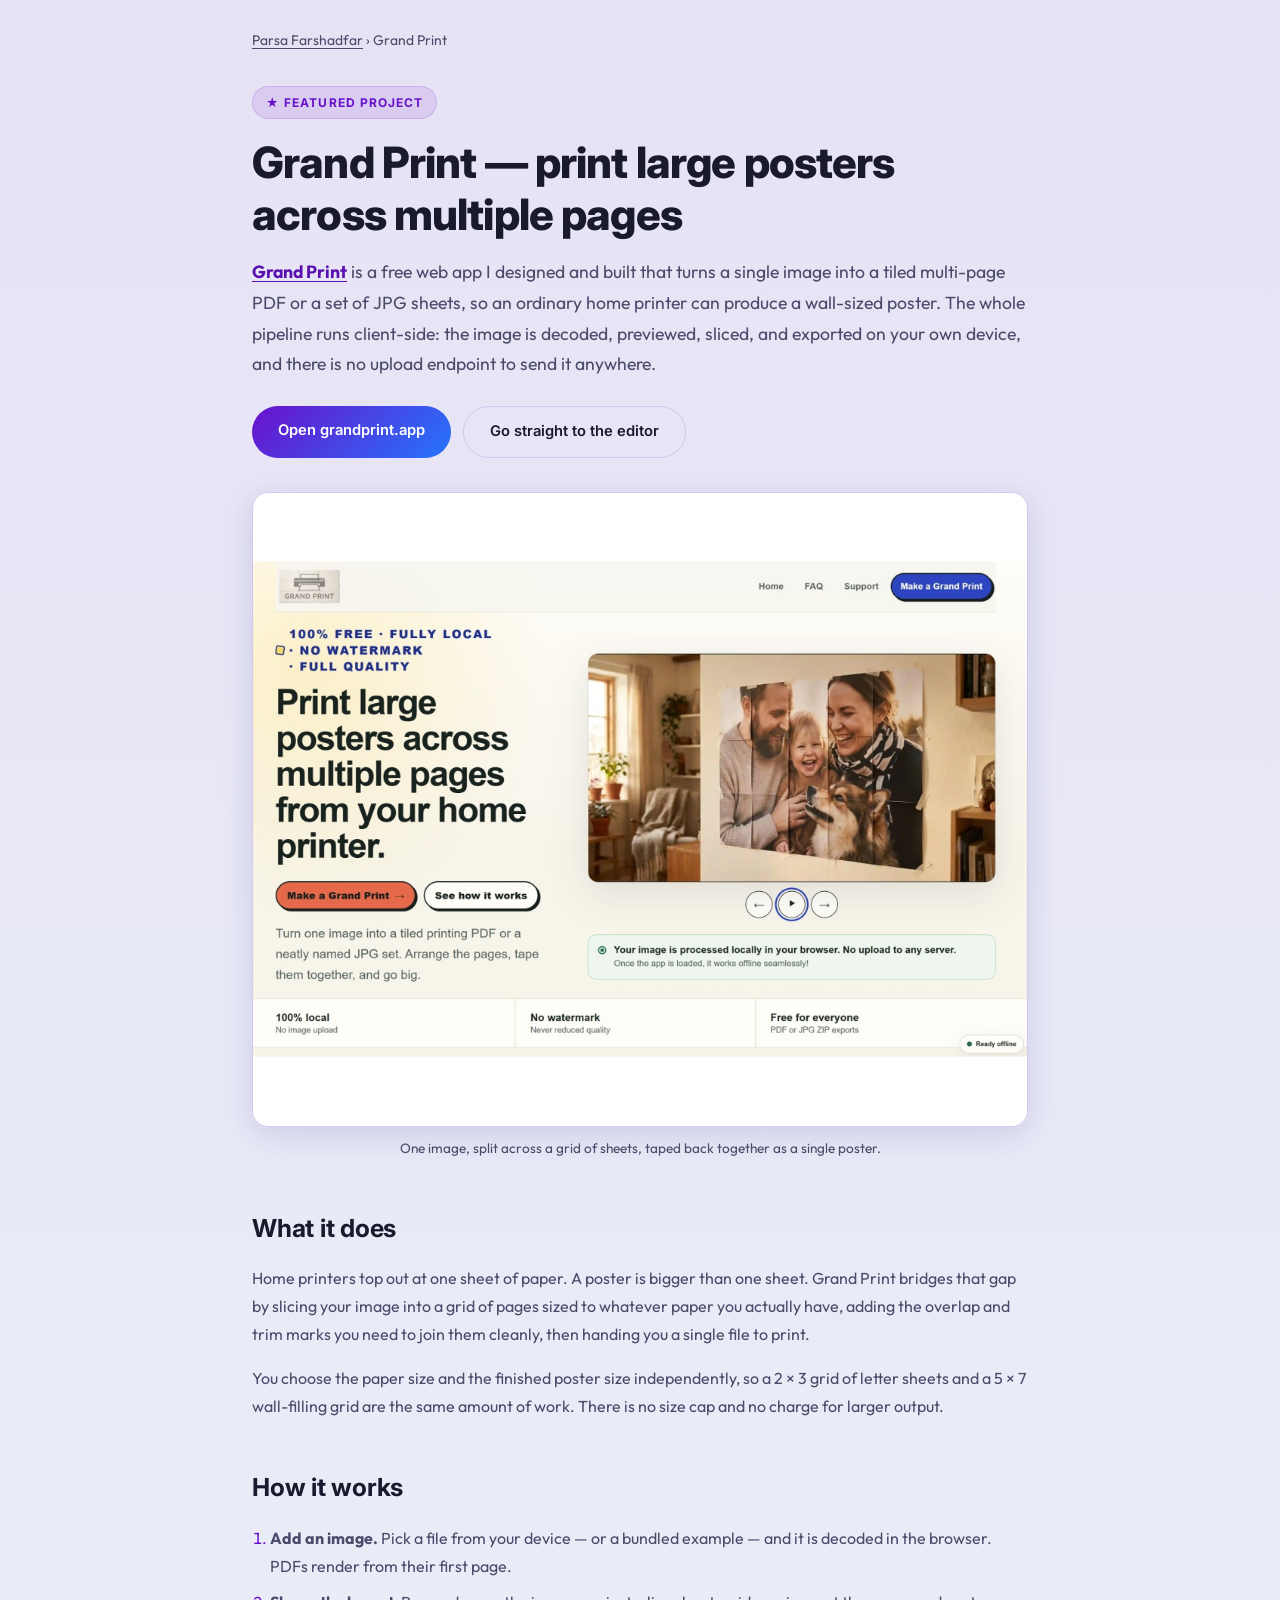
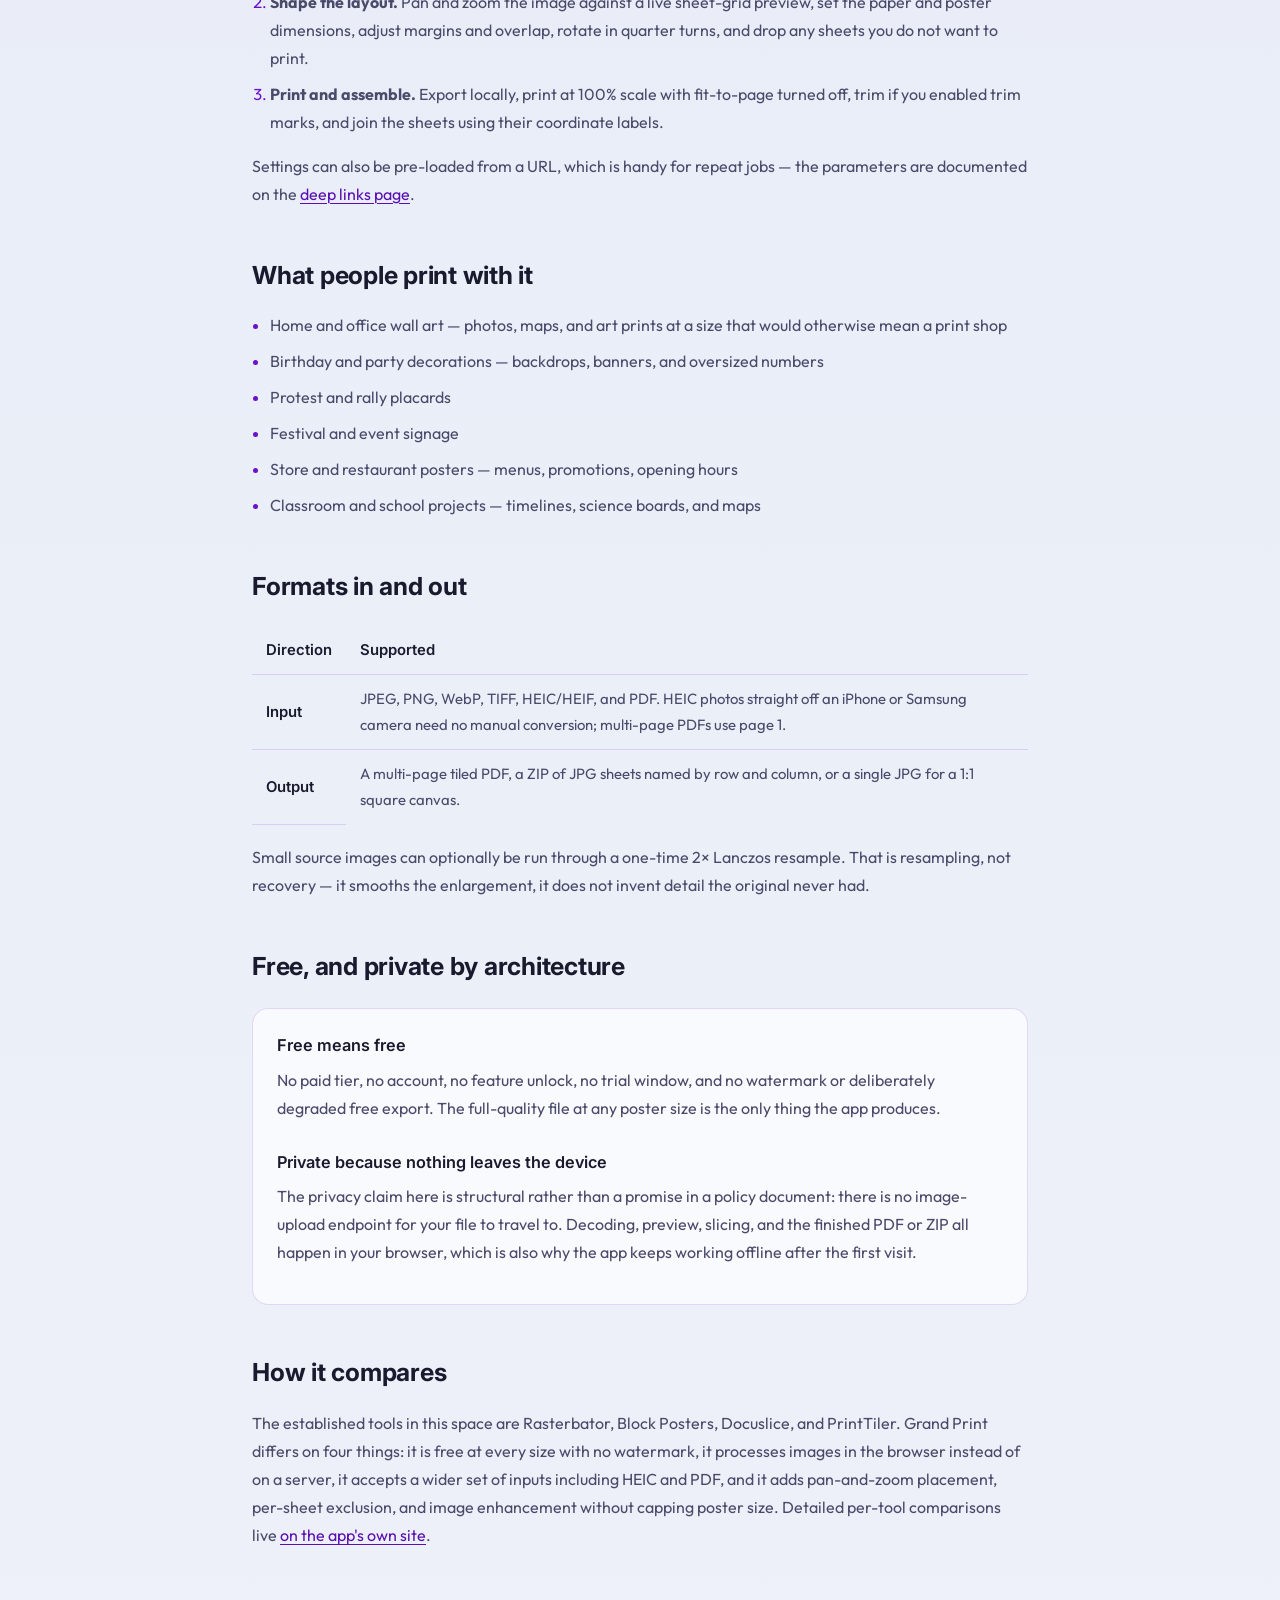
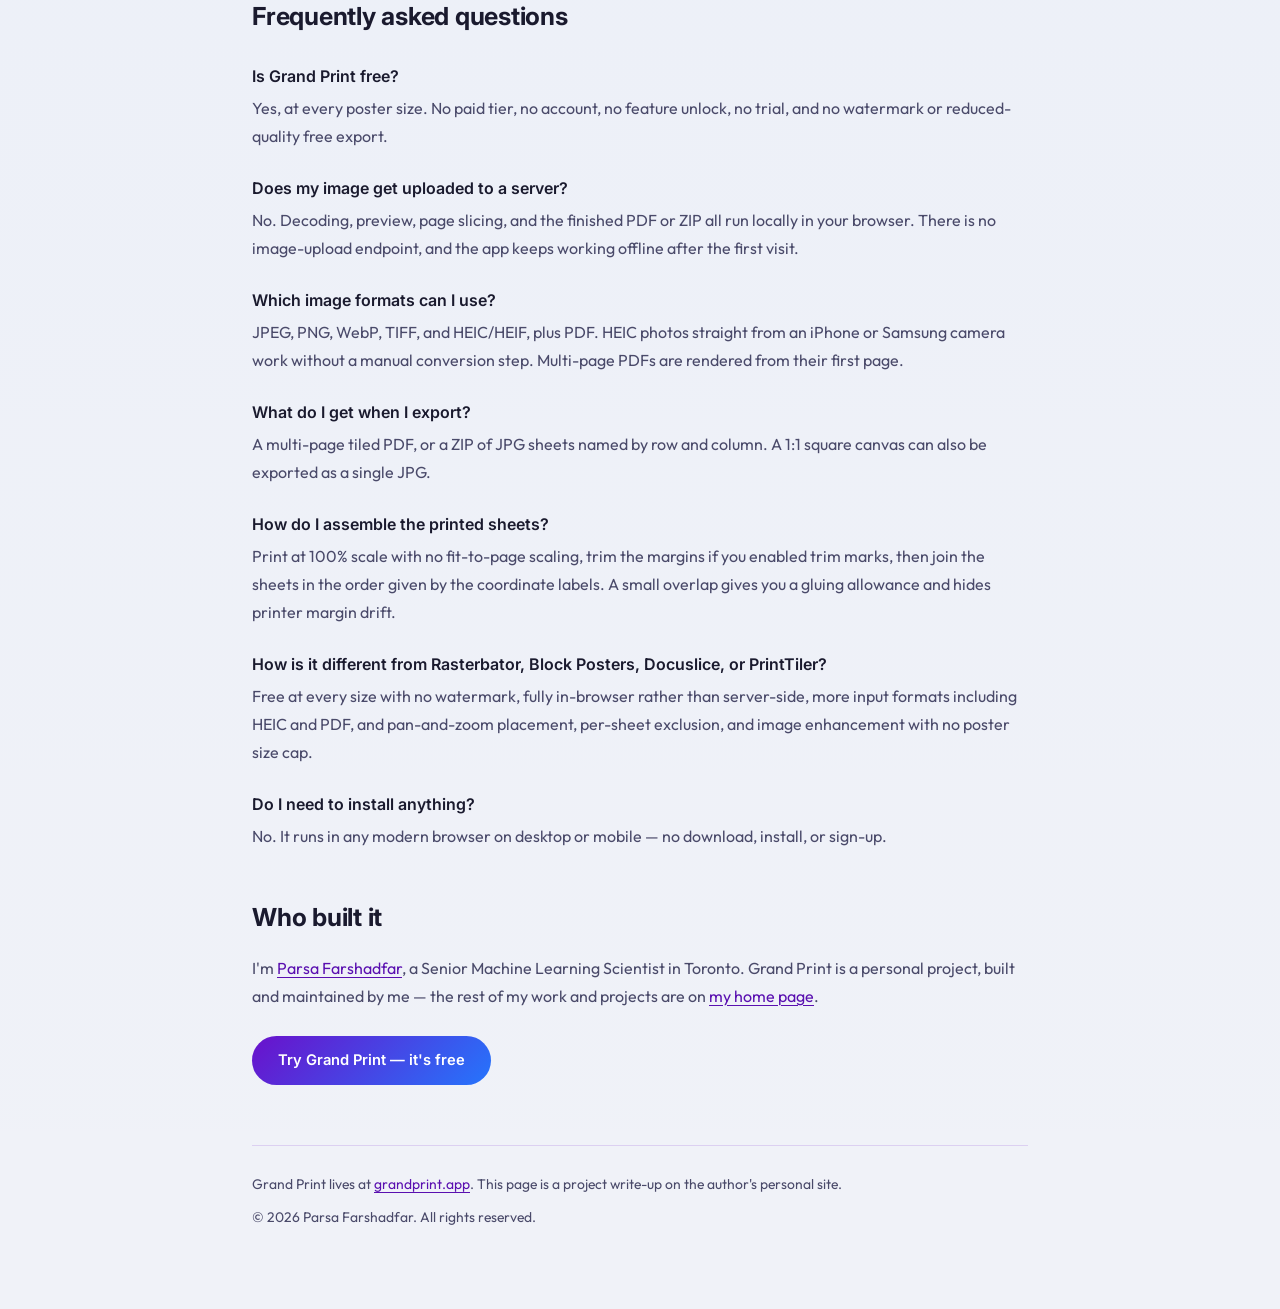
==== grand-print/index.html @ b62a66c0 "SEO updated." ====
<!DOCTYPE html>
<html lang="en">

<head>
    <!-- NOTE: keep <head> free of stray text. Any non-whitespace text here closes
         <head> early and pushes everything below it into <body>, where search
         engines ignore meta tags. Use HTML comments for notes, never bare text. -->
    <meta charset="UTF-8">
    <meta name="viewport" content="width=device-width, initial-scale=1.0">
    <title>Grand Print — Free Tool to Print Large Posters Across Multiple Pages</title>
    <meta name="description"
        content="Grand Print is a free browser tool by Parsa Farshadfar that tiles one image across multiple printed sheets so a home printer can produce a wall-sized poster. No upload, no watermark, no paid tier.">
    <link rel="canonical" href="https://parsafarshadfar.com/grand-print/">
    <meta name="author" content="Parsa Farshadfar">
    <meta name="robots" content="index, follow, max-snippet:-1, max-image-preview:large, max-video-preview:-1">

    <!-- The app itself is the canonical destination for this topic. rel=me is not
         right here (different entity), but a plain followed link plus the
         SoftwareApplication node below is what ties this page to grandprint.app. -->
    <link rel="preconnect" href="https://grandprint.app">

    <!-- Open Graph -->
    <meta property="og:type" content="article">
    <meta property="og:site_name" content="Parsa Farshadfar">
    <meta property="og:title" content="Grand Print — Free Tool to Print Large Posters Across Multiple Pages">
    <meta property="og:description"
        content="A free browser tool that tiles one image across multiple printed sheets so a home printer can produce a wall-sized poster. No upload, no watermark, no paid tier.">
    <meta property="og:url" content="https://parsafarshadfar.com/grand-print/">
    <meta property="og:image" content="https://parsafarshadfar.com/data/GrandPrint.jpg">
    <meta property="og:image:width" content="2048">
    <meta property="og:image:height" content="1675">
    <meta property="og:image:alt"
        content="A photo tiled across a grid of printed sheets to form one large poster">
    <meta property="og:locale" content="en_CA">

    <!-- Twitter / X card -->
    <meta name="twitter:card" content="summary_large_image">
    <meta name="twitter:title" content="Grand Print — Free Tool to Print Large Posters Across Multiple Pages">
    <meta name="twitter:description"
        content="A free browser tool that tiles one image across multiple printed sheets so a home printer can produce a wall-sized poster. No upload, no watermark, no paid tier.">
    <meta name="twitter:image" content="https://parsafarshadfar.com/data/GrandPrint.jpg">

    <!-- Favicon -->
    <link rel="icon"
        href="data:image/svg+xml,%3Csvg xmlns=%27http://www.w3.org/2000/svg%27 viewBox=%270 0 100 100%27%3E%3Ctext y=%27.9em%27 font-size=%2790%27%3E🤖%3C/text%3E%3C/svg%3E"
        type="image/svg+xml">
    <meta name="theme-color" content="#6a11cb">

    <link rel="preconnect" href="https://fonts.googleapis.com">
    <link rel="preconnect" href="https://fonts.gstatic.com" crossorigin>
    <link
        href="https://fonts.googleapis.com/css2?family=Inter:wght@400;600;700;800&family=Outfit:wght@300;400;500;600&display=swap"
        rel="stylesheet">

    <!-- Styles are inline and the page ships no JS: this is a leaf page whose only
         job is to load fast and hand the reader off to grandprint.app. It
         deliberately does not pull in style.css / Bootstrap / Vanta, which exist
         for the single-page layout on the home page. Tokens mirror style.css. -->
    <style>
        :root {
            color-scheme: light dark;
            --font-heading: 'Inter', sans-serif;
            --font-body: 'Outfit', sans-serif;
            --bg: #f0f2f8;
            --bg-alt: #f7f8fc;
            --card: rgba(255, 255, 255, 0.65);
            --text: #1a1a2e;
            --muted: #4a4a6a;
            --border: rgba(106, 17, 203, 0.15);
            --accent-1: #6a11cb;
            --accent-2: #2575fc;
            --link: #5a10b0;
            --badge-bg: rgba(106, 17, 203, 0.1);
            --badge-text: #6a11cb;
            --gradient: linear-gradient(135deg, #6a11cb 0%, #2575fc 100%);
        }

        @media (prefers-color-scheme: dark) {
            :root {
                --bg: #0a0a1a;
                --bg-alt: #0d0d20;
                --card: rgba(20, 20, 50, 0.6);
                --text: #e8e8f0;
                --muted: #b0b0d0;
                --border: rgba(106, 17, 203, 0.3);
                --link: #b48cff;
                --badge-bg: rgba(106, 17, 203, 0.2);
                --badge-text: #b48cff;
            }
        }

        *,
        *::before,
        *::after {
            margin: 0;
            padding: 0;
            box-sizing: border-box;
        }

        body {
            background: var(--bg);
            background-image: linear-gradient(180deg, rgba(106, 17, 203, 0.07) 0%, rgba(37, 117, 252, 0.03) 40%, transparent 100%);
            color: var(--text);
            font-family: var(--font-body);
            line-height: 1.75;
            -webkit-font-smoothing: antialiased;
        }

        .wrap {
            max-width: 820px;
            margin: 0 auto;
            padding: 28px 22px 72px;
        }

        a {
            color: var(--link);
            text-decoration-thickness: 1px;
            text-underline-offset: 3px;
        }

        a:hover {
            text-decoration-thickness: 2px;
        }

        nav.crumbs {
            font-size: 0.87rem;
            color: var(--muted);
            margin-bottom: 34px;
        }

        nav.crumbs a {
            color: var(--muted);
        }

        h1 {
            font-family: var(--font-heading);
            font-size: clamp(1.85rem, 5.5vw, 2.7rem);
            font-weight: 800;
            line-height: 1.2;
            letter-spacing: -0.02em;
            margin-bottom: 16px;
        }

        h2 {
            font-family: var(--font-heading);
            font-size: clamp(1.25rem, 3.4vw, 1.55rem);
            font-weight: 700;
            letter-spacing: -0.01em;
            margin: 46px 0 14px;
            scroll-margin-top: 20px;
        }

        h3 {
            font-family: var(--font-heading);
            font-size: 1.02rem;
            font-weight: 600;
            margin: 26px 0 6px;
        }

        p {
            margin-bottom: 16px;
            color: var(--muted);
        }

        .lead {
            font-size: 1.1rem;
            color: var(--muted);
        }

        .badge {
            display: inline-block;
            font-family: var(--font-heading);
            font-size: 0.75rem;
            font-weight: 700;
            letter-spacing: 0.09em;
            text-transform: uppercase;
            padding: 5px 13px;
            border-radius: 50px;
            background: var(--badge-bg);
            color: var(--badge-text);
            border: 1px solid var(--border);
            margin-bottom: 18px;
        }

        .cta-row {
            display: flex;
            flex-wrap: wrap;
            gap: 12px;
            margin: 26px 0 8px;
        }

        a.btn {
            display: inline-block;
            padding: 12px 26px;
            border-radius: 50px;
            font-family: var(--font-heading);
            font-weight: 600;
            font-size: 0.92rem;
            text-decoration: none;
            color: #fff;
            background: var(--gradient);
            transition: transform 0.25s ease, box-shadow 0.25s ease;
        }

        a.btn.ghost {
            background: none;
            color: var(--text);
            border: 1px solid var(--border);
        }

        a.btn:hover {
            transform: translateY(-2px);
            box-shadow: 0 6px 20px rgba(106, 17, 203, 0.32);
        }

        figure {
            margin: 34px 0 8px;
        }

        figure img {
            width: 100%;
            height: auto;
            display: block;
            border-radius: 16px;
            border: 1px solid var(--border);
            box-shadow: 0 8px 32px rgba(31, 38, 135, 0.15);
        }

        figcaption {
            font-size: 0.85rem;
            color: var(--muted);
            margin-top: 10px;
            text-align: center;
        }

        ul,
        ol {
            margin: 0 0 16px 1.15rem;
            color: var(--muted);
        }

        li {
            margin-bottom: 8px;
        }

        li::marker {
            color: var(--accent-1);
        }

        .card {
            background: var(--card);
            border: 1px solid var(--border);
            border-radius: 16px;
            padding: 22px 24px;
            margin: 20px 0;
        }

        .card h3:first-child {
            margin-top: 0;
        }

        .table-scroll {
            overflow-x: auto;
            margin: 18px 0;
        }

        table {
            border-collapse: collapse;
            width: 100%;
            /* No min-width: two columns wrap legibly even at 320px, so the table
               fits without in-box scrolling on real phones. .table-scroll stays
               as the safety net if a future row needs more room. */
            font-size: 0.93rem;
        }

        th,
        td {
            text-align: left;
            padding: 11px 14px;
            border-bottom: 1px solid var(--border);
            color: var(--muted);
        }

        th {
            font-family: var(--font-heading);
            font-weight: 600;
            color: var(--text);
            white-space: nowrap;
        }

        tbody tr:last-child td {
            border-bottom: none;
        }

        .faq-q {
            font-family: var(--font-heading);
            font-weight: 600;
            color: var(--text);
            margin: 24px 0 4px;
            font-size: 1rem;
        }

        footer {
            margin-top: 60px;
            padding-top: 26px;
            border-top: 1px solid var(--border);
            font-size: 0.87rem;
            color: var(--muted);
        }

        footer p {
            font-size: 0.87rem;
            margin-bottom: 8px;
        }
    </style>

    <!-- Structured data. The SoftwareApplication carries the same @id as the node
         on the home page, so both pages describe one entity rather than two, and
         its mainEntityOfPage points at grandprint.app — this page is a description
         of the app, not a competing copy of it. -->
    <script type="application/ld+json">
    {
      "@context": "https://schema.org",
      "@graph": [
        {
          "@type": "BreadcrumbList",
          "@id": "https://parsafarshadfar.com/grand-print/#breadcrumb",
          "itemListElement": [
            {
              "@type": "ListItem",
              "position": 1,
              "name": "Parsa Farshadfar",
              "item": "https://parsafarshadfar.com/"
            },
            {
              "@type": "ListItem",
              "position": 2,
              "name": "Grand Print",
              "item": "https://parsafarshadfar.com/grand-print/"
            }
          ]
        },
        {
          "@type": ["WebPage", "FAQPage"],
          "@id": "https://parsafarshadfar.com/grand-print/#webpage",
          "url": "https://parsafarshadfar.com/grand-print/",
          "name": "Grand Print — Free Tool to Print Large Posters Across Multiple Pages",
          "description": "Grand Print is a free browser tool by Parsa Farshadfar that tiles one image across multiple printed sheets so a home printer can produce a wall-sized poster.",
          "isPartOf": { "@id": "https://parsafarshadfar.com/#website" },
          "breadcrumb": { "@id": "https://parsafarshadfar.com/grand-print/#breadcrumb" },
          "about": { "@id": "https://grandprint.app/#software" },
          "primaryImageOfPage": "https://parsafarshadfar.com/data/GrandPrint.jpg",
          "author": { "@id": "https://parsafarshadfar.com/#person" },
          "inLanguage": "en",
          "mainEntity": [
            {
              "@type": "Question",
              "name": "Is Grand Print free?",
              "acceptedAnswer": {
                "@type": "Answer",
                "text": "Yes, at every poster size. There is no paid tier, no account, no feature unlock, no trial, and no watermark or reduced-quality free export."
              }
            },
            {
              "@type": "Question",
              "name": "Does my image get uploaded to a server?",
              "acceptedAnswer": {
                "@type": "Answer",
                "text": "No. Decoding, preview, page slicing, and the finished PDF or ZIP all run locally in your browser. There is no image-upload endpoint, and the app keeps working offline after the first visit."
              }
            },
            {
              "@type": "Question",
              "name": "Which image formats can I use?",
              "acceptedAnswer": {
                "@type": "Answer",
                "text": "JPEG, PNG, WebP, TIFF, and HEIC/HEIF, plus PDF. HEIC photos straight from an iPhone or Samsung camera work without a manual conversion step. Multi-page PDFs are rendered from their first page."
              }
            },
            {
              "@type": "Question",
              "name": "What do I get when I export?",
              "acceptedAnswer": {
                "@type": "Answer",
                "text": "A multi-page tiled PDF, or a ZIP of JPG sheets named by row and column. A 1:1 square canvas can also be exported as a single JPG."
              }
            },
            {
              "@type": "Question",
              "name": "How do I assemble the printed sheets?",
              "acceptedAnswer": {
                "@type": "Answer",
                "text": "Print at 100% scale with no fit-to-page scaling, trim the margins if you enabled trim marks, then join the sheets in the order given by the coordinate labels. Enabling a small overlap gives you a gluing allowance and hides printer margin drift."
              }
            },
            {
              "@type": "Question",
              "name": "How is Grand Print different from Rasterbator, Block Posters, Docuslice, or PrintTiler?",
              "acceptedAnswer": {
                "@type": "Answer",
                "text": "Grand Print is free at every size with no watermark, processes images entirely in the browser rather than on a server, accepts more input formats including HEIC and PDF, and adds pan-and-zoom placement, per-sheet exclusion, and image enhancement without a poster size cap."
              }
            },
            {
              "@type": "Question",
              "name": "Do I need to install anything?",
              "acceptedAnswer": {
                "@type": "Answer",
                "text": "No. It runs in any modern web browser on desktop or mobile, with no download, install, or sign-up."
              }
            }
          ]
        },
        {
          "@type": "SoftwareApplication",
          "@id": "https://grandprint.app/#software",
          "name": "Grand Print",
          "alternateName": "grandprint.app",
          "url": "https://grandprint.app/",
          "mainEntityOfPage": "https://grandprint.app/",
          "sameAs": ["https://grandprint.app/"],
          "image": "https://parsafarshadfar.com/data/GrandPrint.jpg",
          "applicationCategory": "DesignApplication",
          "applicationSubCategory": "Poster and tiled printing tool",
          "operatingSystem": "Any modern web browser",
          "browserRequirements": "Requires a modern browser with JavaScript enabled",
          "description": "Free tool to print large posters across multiple pages. Turns one image into a tiled multi-page PDF or a coordinate-named JPG set, processed entirely in the browser with no upload, no watermark, and no paid tier.",
          "author": { "@id": "https://parsafarshadfar.com/#person" },
          "creator": { "@id": "https://parsafarshadfar.com/#person" },
          "isAccessibleForFree": true,
          "offers": {
            "@type": "Offer",
            "price": "0",
            "priceCurrency": "USD"
          },
          "featureList": [
            "Free with no paid tier, account, or feature unlock",
            "Watermark-free, full-quality export at any poster size",
            "Local browser image processing with no upload endpoint",
            "JPEG, PNG, WebP, TIFF, HEIC/HEIF, and PDF input",
            "Multi-page tiled PDF output",
            "Coordinate-named JPG ZIP and direct square JPG output",
            "Pan and zoom placement with a live sheet-grid preview",
            "Quarter-turn rotation, per-sheet exclusion, margins and overlap",
            "Trim marks and page labels for assembly",
            "Optional one-time 2x Lanczos resampling for small source images",
            "Works offline after the first visit"
          ]
        },
        {
          "@type": "Person",
          "@id": "https://parsafarshadfar.com/#person",
          "name": "Parsa Farshadfar",
          "url": "https://parsafarshadfar.com/"
        }
      ]
    }
    </script>
</head>

<body>
    <div class="wrap">
        <nav class="crumbs" aria-label="Breadcrumb">
            <a href="/">Parsa Farshadfar</a> &rsaquo; Grand Print
        </nav>

        <main>
            <span class="badge"><span aria-hidden="true">★</span> Featured Project</span>
            <h1>Grand Print — print large posters across multiple pages</h1>

            <p class="lead">
                <a href="https://grandprint.app/" rel="noopener"><strong>Grand Print</strong></a> is a free web app I
                designed and built that turns a single image into a tiled multi-page PDF or a set of JPG sheets, so an
                ordinary home printer can produce a wall-sized poster. The whole pipeline runs client-side: the image is
                decoded, previewed, sliced, and exported on your own device, and there is no upload endpoint to send it
                anywhere.
            </p>

            <div class="cta-row">
                <a class="btn" href="https://grandprint.app/" rel="noopener">Open grandprint.app</a>
                <a class="btn ghost" href="https://grandprint.app/app" rel="noopener">Go straight to the editor</a>
            </div>

            <figure>
                <a href="https://grandprint.app/" rel="noopener"
                    aria-label="Open Grand Print at grandprint.app">
                    <!-- Dimensions are the file's true intrinsic size (2048x1675), so the
                         reserved box matches what loads and the image causes no layout shift.
                         It sits below the fold on phones, so it loads lazily rather than
                         competing with the text that is actually the LCP element. -->
                    <img src="/data/GrandPrint.jpg"
                        alt="Grand Print — a photo tiled across a grid of printed sheets to form a large poster"
                        width="2048" height="1675" loading="lazy" decoding="async">
                </a>
                <figcaption>One image, split across a grid of sheets, taped back together as a single poster.</figcaption>
            </figure>

            <h2 id="what-it-does">What it does</h2>
            <p>
                Home printers top out at one sheet of paper. A poster is bigger than one sheet. Grand Print bridges that
                gap by slicing your image into a grid of pages sized to whatever paper you actually have, adding the
                overlap and trim marks you need to join them cleanly, then handing you a single file to print.
            </p>
            <p>
                You choose the paper size and the finished poster size independently, so a 2&nbsp;&times;&nbsp;3 grid of
                letter sheets and a 5&nbsp;&times;&nbsp;7 wall-filling grid are the same amount of work. There is no size
                cap and no charge for larger output.
            </p>

            <h2 id="how-it-works">How it works</h2>
            <ol>
                <li><strong>Add an image.</strong> Pick a file from your device — or a bundled example — and it is
                    decoded in the browser. PDFs render from their first page.</li>
                <li><strong>Shape the layout.</strong> Pan and zoom the image against a live sheet-grid preview, set the
                    paper and poster dimensions, adjust margins and overlap, rotate in quarter turns, and drop any sheets
                    you do not want to print.</li>
                <li><strong>Print and assemble.</strong> Export locally, print at 100% scale with fit-to-page turned
                    off, trim if you enabled trim marks, and join the sheets using their coordinate labels.</li>
            </ol>
            <p>
                Settings can also be pre-loaded from a URL, which is handy for repeat jobs — the parameters are
                documented on the <a href="https://grandprint.app/deep-links" rel="noopener">deep links page</a>.
            </p>

            <h2 id="use-cases">What people print with it</h2>
            <ul>
                <li>Home and office wall art — photos, maps, and art prints at a size that would otherwise mean a print
                    shop</li>
                <li>Birthday and party decorations — backdrops, banners, and oversized numbers</li>
                <li>Protest and rally placards</li>
                <li>Festival and event signage</li>
                <li>Store and restaurant posters — menus, promotions, opening hours</li>
                <li>Classroom and school projects — timelines, science boards, and maps</li>
            </ul>

            <h2 id="formats">Formats in and out</h2>
            <div class="table-scroll">
                <table>
                    <thead>
                        <tr>
                            <th scope="col">Direction</th>
                            <th scope="col">Supported</th>
                        </tr>
                    </thead>
                    <tbody>
                        <tr>
                            <th scope="row">Input</th>
                            <td>JPEG, PNG, WebP, TIFF, HEIC/HEIF, and PDF. HEIC photos straight off an iPhone or
                                Samsung camera need no manual conversion; multi-page PDFs use page&nbsp;1.</td>
                        </tr>
                        <tr>
                            <th scope="row">Output</th>
                            <td>A multi-page tiled PDF, a ZIP of JPG sheets named by row and column, or a single JPG
                                for a 1:1 square canvas.</td>
                        </tr>
                    </tbody>
                </table>
            </div>
            <p>
                Small source images can optionally be run through a one-time 2&times; Lanczos resample. That is
                resampling, not recovery — it smooths the enlargement, it does not invent detail the original never
                had.
            </p>

            <h2 id="privacy">Free, and private by architecture</h2>
            <div class="card">
                <h3>Free means free</h3>
                <p>
                    No paid tier, no account, no feature unlock, no trial window, and no watermark or deliberately
                    degraded free export. The full-quality file at any poster size is the only thing the app produces.
                </p>
                <h3>Private because nothing leaves the device</h3>
                <p>
                    The privacy claim here is structural rather than a promise in a policy document: there is no
                    image-upload endpoint for your file to travel to. Decoding, preview, slicing, and the finished PDF
                    or ZIP all happen in your browser, which is also why the app keeps working offline after the first
                    visit.
                </p>
            </div>

            <h2 id="comparison">How it compares</h2>
            <p>
                The established tools in this space are Rasterbator, Block Posters, Docuslice, and PrintTiler. Grand
                Print differs on four things: it is free at every size with no watermark, it processes images in the
                browser instead of on a server, it accepts a wider set of inputs including HEIC and PDF, and it adds
                pan-and-zoom placement, per-sheet exclusion, and image enhancement without capping poster size. Detailed
                per-tool comparisons live <a href="https://grandprint.app/" rel="noopener">on the app's own site</a>.
            </p>

            <h2 id="faq">Frequently asked questions</h2>

            <p class="faq-q">Is Grand Print free?</p>
            <p>Yes, at every poster size. No paid tier, no account, no feature unlock, no trial, and no watermark or
                reduced-quality free export.</p>

            <p class="faq-q">Does my image get uploaded to a server?</p>
            <p>No. Decoding, preview, page slicing, and the finished PDF or ZIP all run locally in your browser. There is
                no image-upload endpoint, and the app keeps working offline after the first visit.</p>

            <p class="faq-q">Which image formats can I use?</p>
            <p>JPEG, PNG, WebP, TIFF, and HEIC/HEIF, plus PDF. HEIC photos straight from an iPhone or Samsung camera work
                without a manual conversion step. Multi-page PDFs are rendered from their first page.</p>

            <p class="faq-q">What do I get when I export?</p>
            <p>A multi-page tiled PDF, or a ZIP of JPG sheets named by row and column. A 1:1 square canvas can also be
                exported as a single JPG.</p>

            <p class="faq-q">How do I assemble the printed sheets?</p>
            <p>Print at 100% scale with no fit-to-page scaling, trim the margins if you enabled trim marks, then join the
                sheets in the order given by the coordinate labels. A small overlap gives you a gluing allowance and
                hides printer margin drift.</p>

            <p class="faq-q">How is it different from Rasterbator, Block Posters, Docuslice, or PrintTiler?</p>
            <p>Free at every size with no watermark, fully in-browser rather than server-side, more input formats
                including HEIC and PDF, and pan-and-zoom placement, per-sheet exclusion, and image enhancement with no
                poster size cap.</p>

            <p class="faq-q">Do I need to install anything?</p>
            <p>No. It runs in any modern browser on desktop or mobile — no download, install, or sign-up.</p>

            <h2 id="author">Who built it</h2>
            <p>
                I'm <a href="/">Parsa Farshadfar</a>, a Senior Machine Learning Scientist in Toronto. Grand Print is a
                personal project, built and maintained by me — the rest of my work and projects are on
                <a href="/">my home page</a>.
            </p>

            <div class="cta-row">
                <a class="btn" href="https://grandprint.app/" rel="noopener">Try Grand Print — it's free</a>
            </div>
        </main>

        <footer>
            <p>
                Grand Print lives at <a href="https://grandprint.app/" rel="noopener">grandprint.app</a>. This page is a
                project write-up on the author's personal site.
            </p>
            <p>&copy; 2026 Parsa Farshadfar. All rights reserved.</p>
        </footer>
    </div>
</body>

</html>
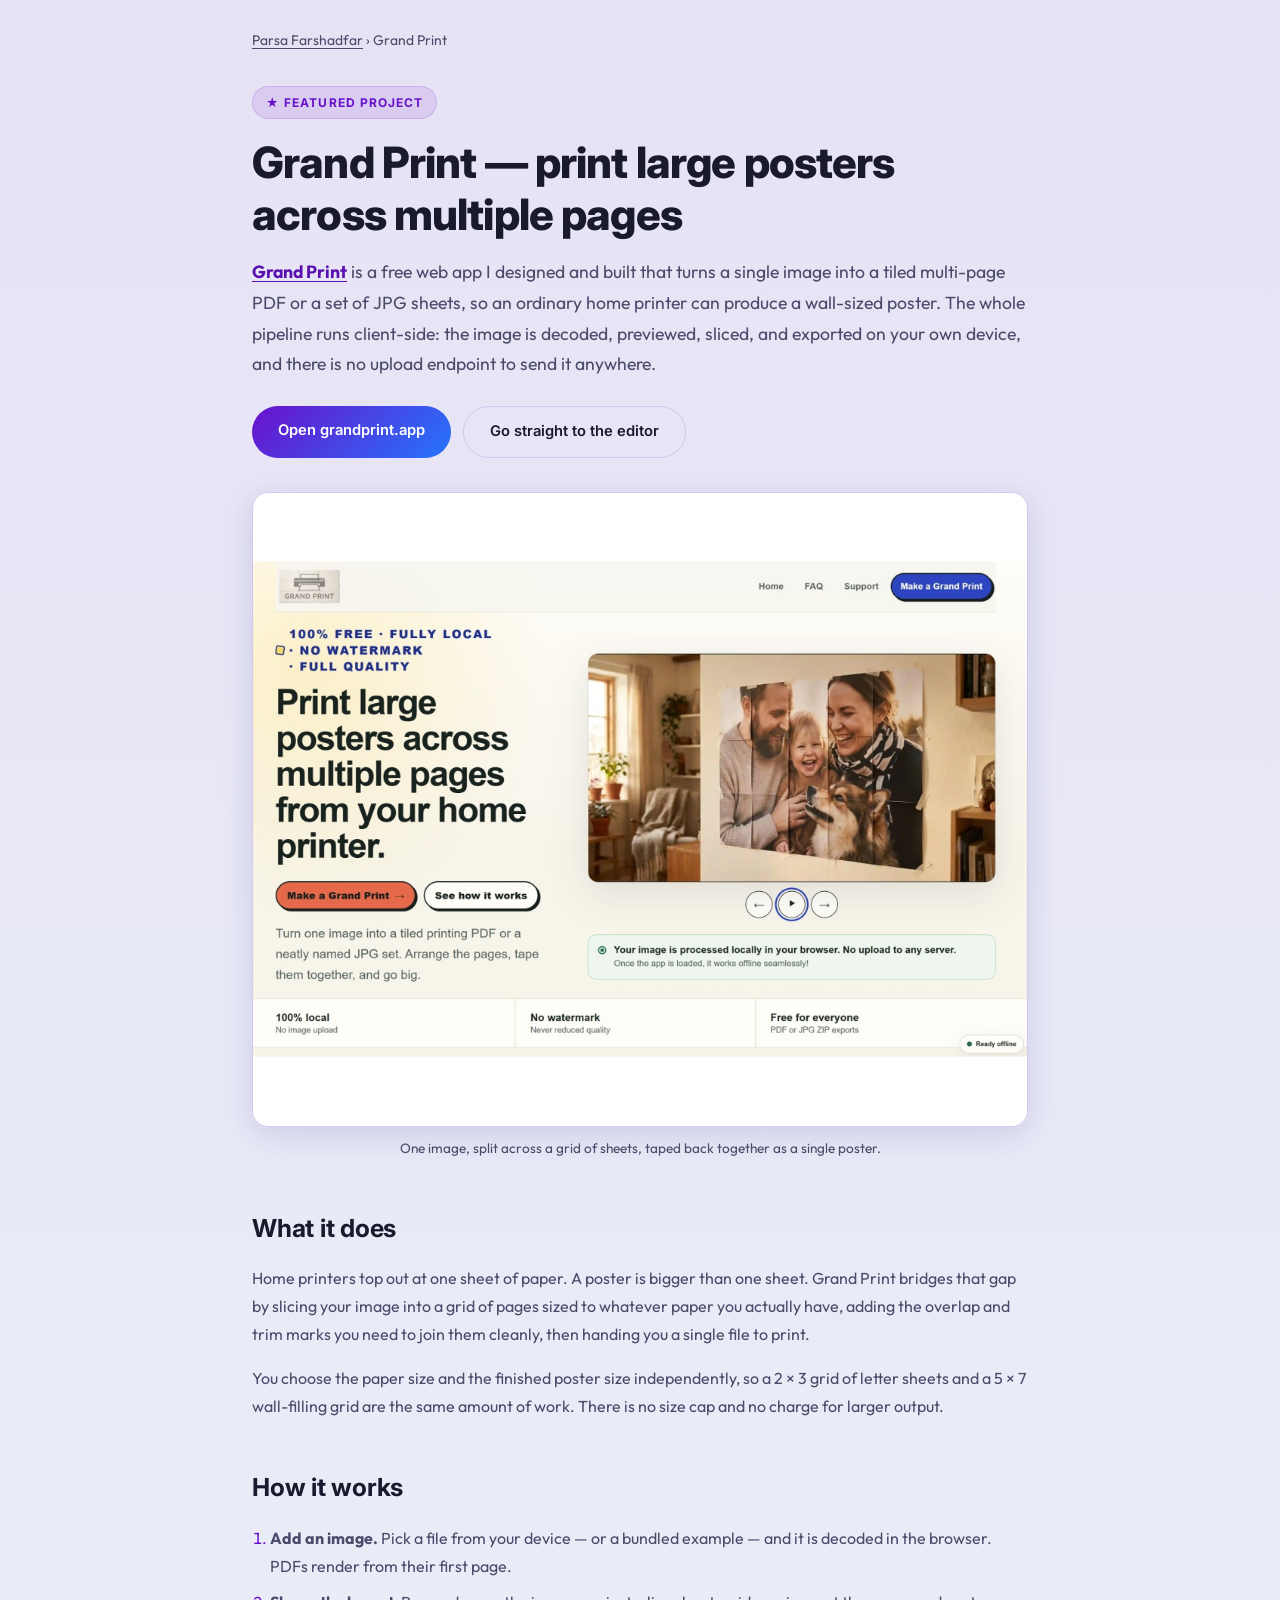
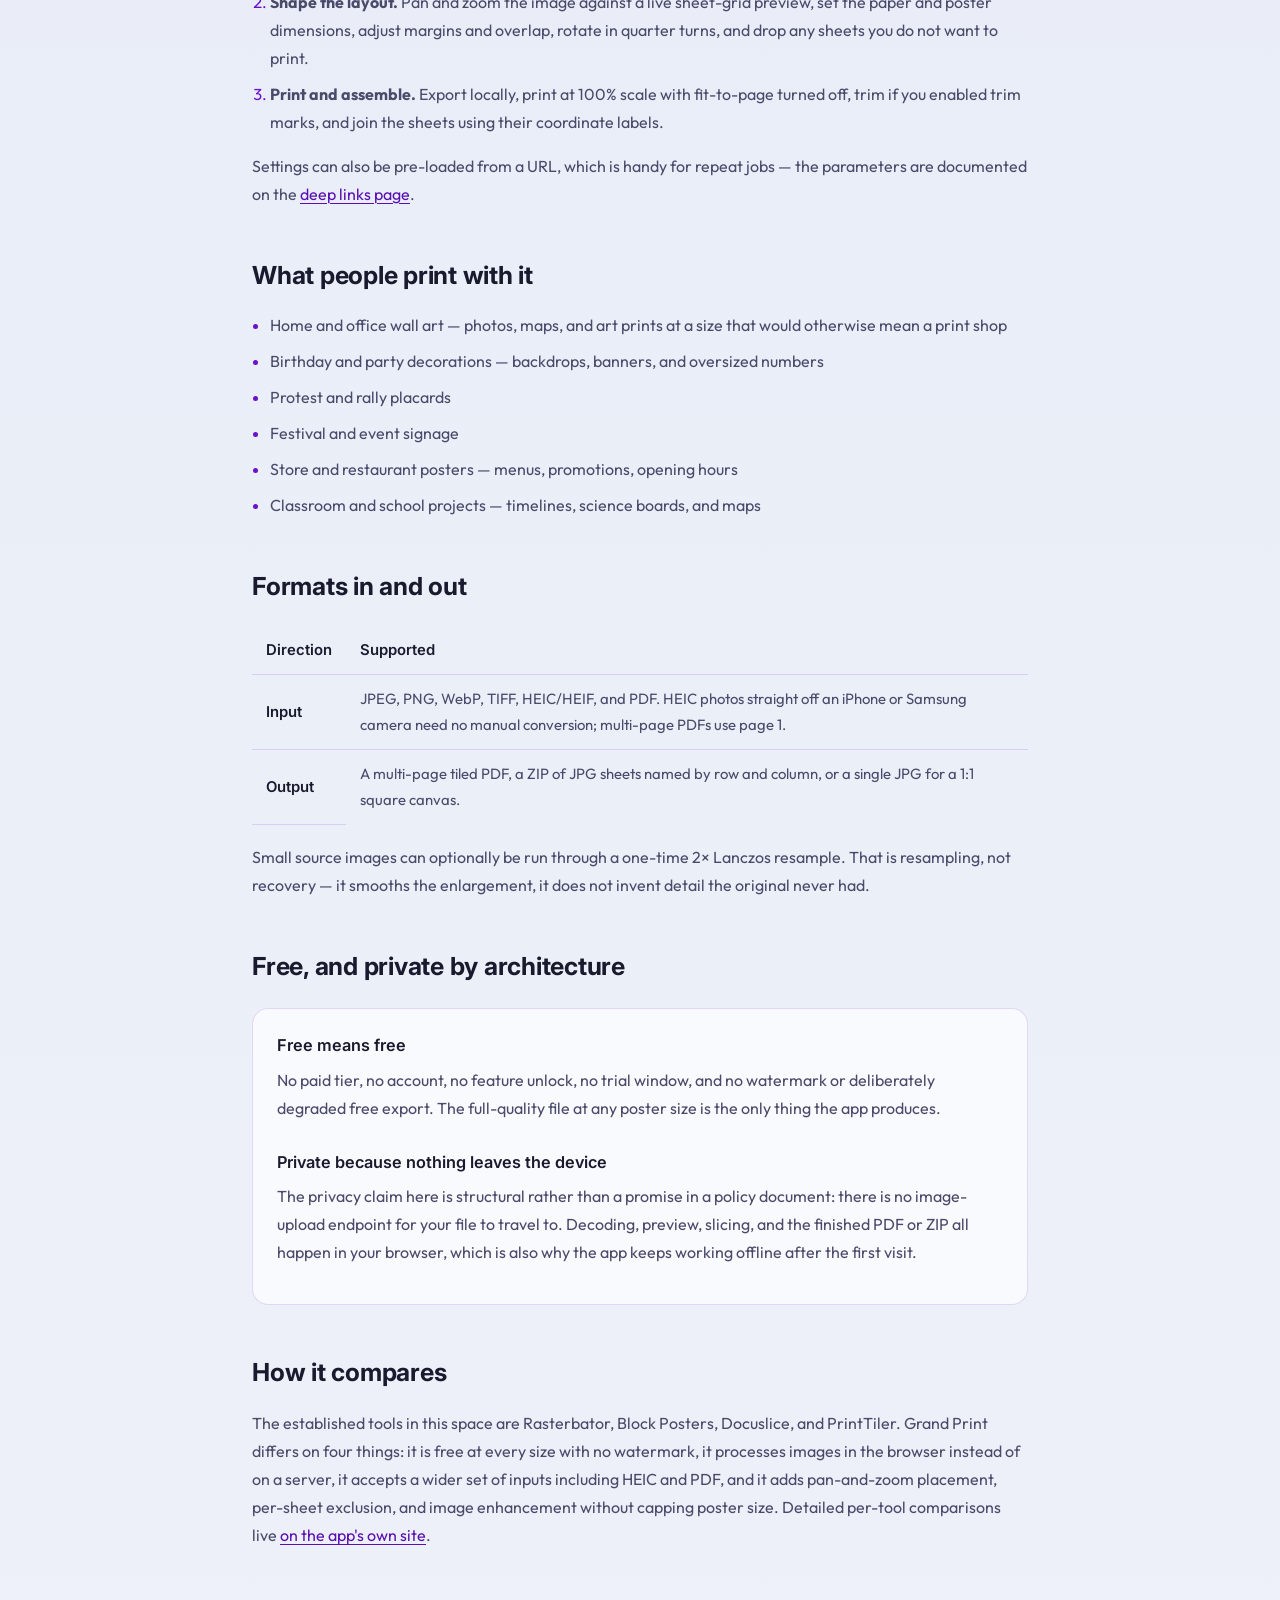
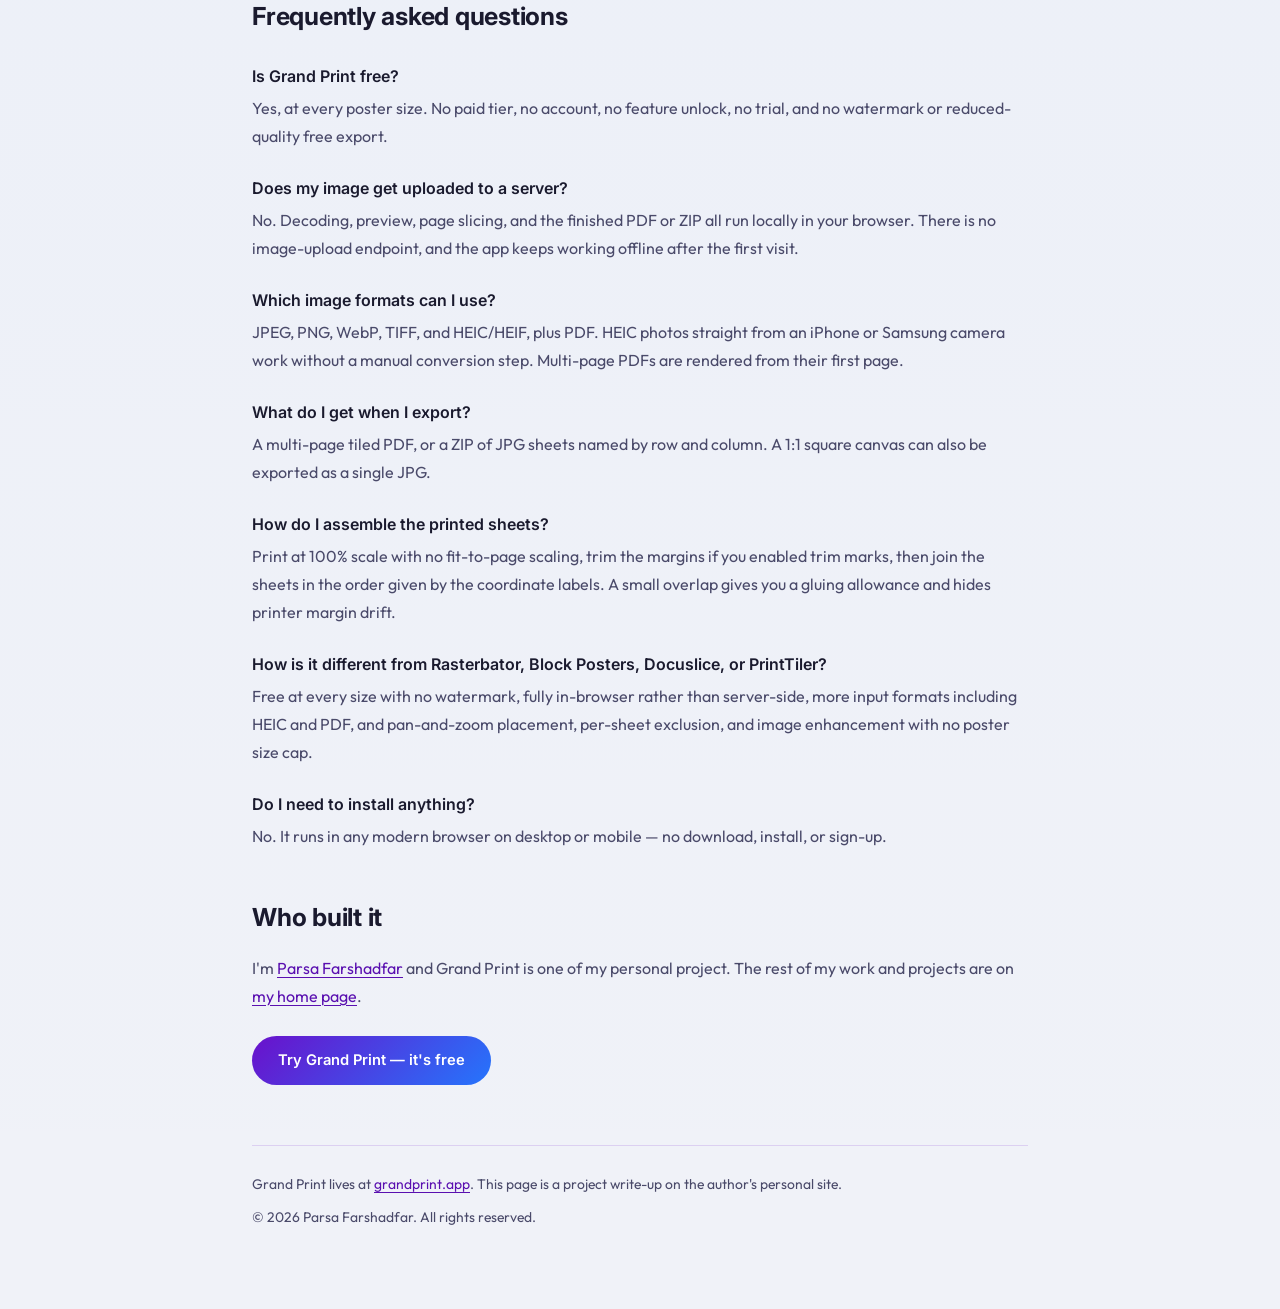
==== commit 2e4dca3a: "updated text" ====
--- a/grand-print/index.html
+++ b/grand-print/index.html
@@ -29,8 +29,7 @@
     <meta property="og:image" content="https://parsafarshadfar.com/data/GrandPrint.jpg">
     <meta property="og:image:width" content="2048">
     <meta property="og:image:height" content="1675">
-    <meta property="og:image:alt"
-        content="A photo tiled across a grid of printed sheets to form one large poster">
+    <meta property="og:image:alt" content="A photo tiled across a grid of printed sheets to form one large poster">
     <meta property="og:locale" content="en_CA">
 
     <!-- Twitter / X card -->
@@ -482,8 +481,7 @@
             </div>
 
             <figure>
-                <a href="https://grandprint.app/" rel="noopener"
-                    aria-label="Open Grand Print at grandprint.app">
+                <a href="https://grandprint.app/" rel="noopener" aria-label="Open Grand Print at grandprint.app">
                     <!-- Dimensions are the file's true intrinsic size (2048x1675), so the
                          reserved box matches what loads and the image causes no layout shift.
                          It sits below the fold on phones, so it loads lazily rather than
@@ -492,7 +490,8 @@
                         alt="Grand Print — a photo tiled across a grid of printed sheets to form a large poster"
                         width="2048" height="1675" loading="lazy" decoding="async">
                 </a>
-                <figcaption>One image, split across a grid of sheets, taped back together as a single poster.</figcaption>
+                <figcaption>One image, split across a grid of sheets, taped back together as a single poster.
+                </figcaption>
             </figure>
 
             <h2 id="what-it-does">What it does</h2>
@@ -503,7 +502,8 @@
             </p>
             <p>
                 You choose the paper size and the finished poster size independently, so a 2&nbsp;&times;&nbsp;3 grid of
-                letter sheets and a 5&nbsp;&times;&nbsp;7 wall-filling grid are the same amount of work. There is no size
+                letter sheets and a 5&nbsp;&times;&nbsp;7 wall-filling grid are the same amount of work. There is no
+                size
                 cap and no charge for larger output.
             </p>
 
@@ -512,7 +512,8 @@
                 <li><strong>Add an image.</strong> Pick a file from your device — or a bundled example — and it is
                     decoded in the browser. PDFs render from their first page.</li>
                 <li><strong>Shape the layout.</strong> Pan and zoom the image against a live sheet-grid preview, set the
-                    paper and poster dimensions, adjust margins and overlap, rotate in quarter turns, and drop any sheets
+                    paper and poster dimensions, adjust margins and overlap, rotate in quarter turns, and drop any
+                    sheets
                     you do not want to print.</li>
                 <li><strong>Print and assemble.</strong> Export locally, print at 100% scale with fit-to-page turned
                     off, trim if you enabled trim marks, and join the sheets using their coordinate labels.</li>
@@ -594,11 +595,13 @@
                 reduced-quality free export.</p>
 
             <p class="faq-q">Does my image get uploaded to a server?</p>
-            <p>No. Decoding, preview, page slicing, and the finished PDF or ZIP all run locally in your browser. There is
+            <p>No. Decoding, preview, page slicing, and the finished PDF or ZIP all run locally in your browser. There
+                is
                 no image-upload endpoint, and the app keeps working offline after the first visit.</p>
 
             <p class="faq-q">Which image formats can I use?</p>
-            <p>JPEG, PNG, WebP, TIFF, and HEIC/HEIF, plus PDF. HEIC photos straight from an iPhone or Samsung camera work
+            <p>JPEG, PNG, WebP, TIFF, and HEIC/HEIF, plus PDF. HEIC photos straight from an iPhone or Samsung camera
+                work
                 without a manual conversion step. Multi-page PDFs are rendered from their first page.</p>
 
             <p class="faq-q">What do I get when I export?</p>
@@ -606,7 +609,8 @@
                 exported as a single JPG.</p>
 
             <p class="faq-q">How do I assemble the printed sheets?</p>
-            <p>Print at 100% scale with no fit-to-page scaling, trim the margins if you enabled trim marks, then join the
+            <p>Print at 100% scale with no fit-to-page scaling, trim the margins if you enabled trim marks, then join
+                the
                 sheets in the order given by the coordinate labels. A small overlap gives you a gluing allowance and
                 hides printer margin drift.</p>
 
@@ -620,8 +624,8 @@
 
             <h2 id="author">Who built it</h2>
             <p>
-                I'm <a href="/">Parsa Farshadfar</a>, a Senior Machine Learning Scientist in Toronto. Grand Print is a
-                personal project, built and maintained by me — the rest of my work and projects are on
+                I'm <a href="/">Parsa Farshadfar</a> and Grand Print is one of my
+                personal project. The rest of my work and projects are on
                 <a href="/">my home page</a>.
             </p>
 
@@ -640,4 +644,4 @@
     </div>
 </body>
 
-</html>
+</html>
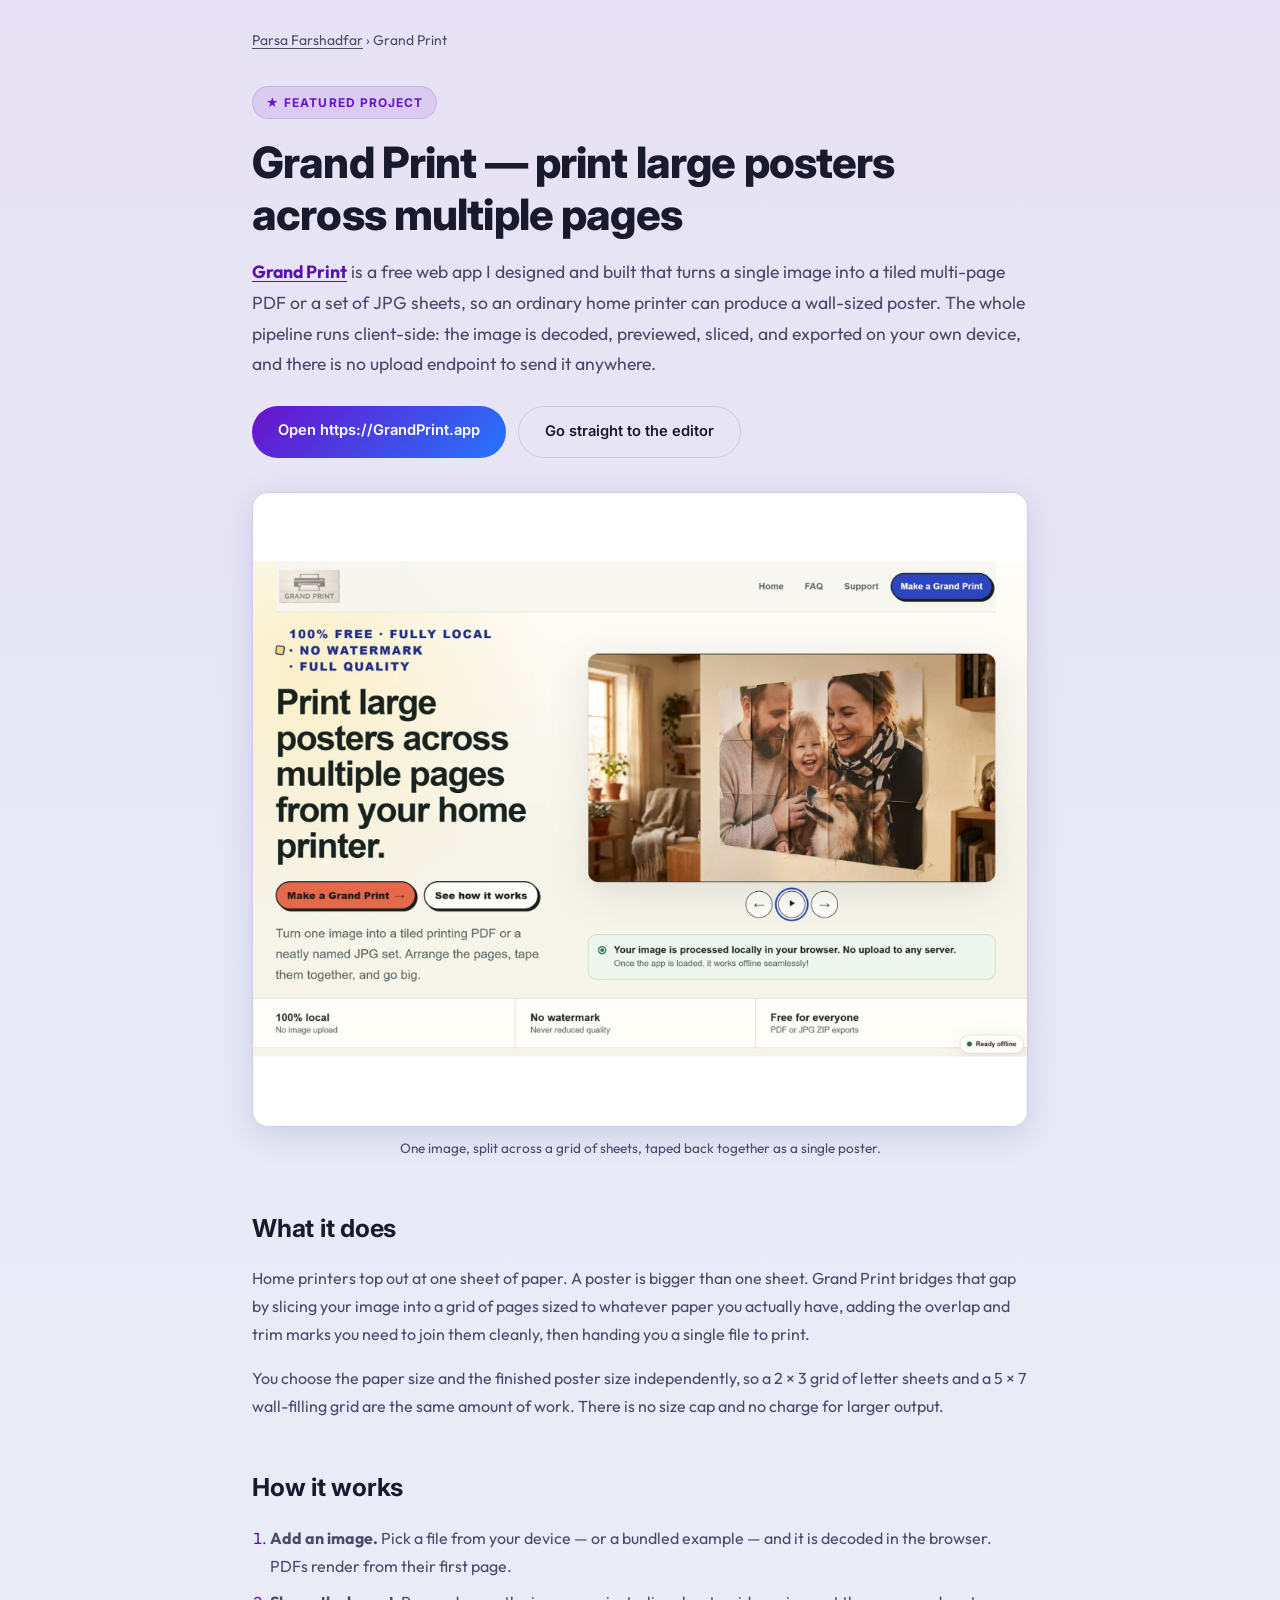
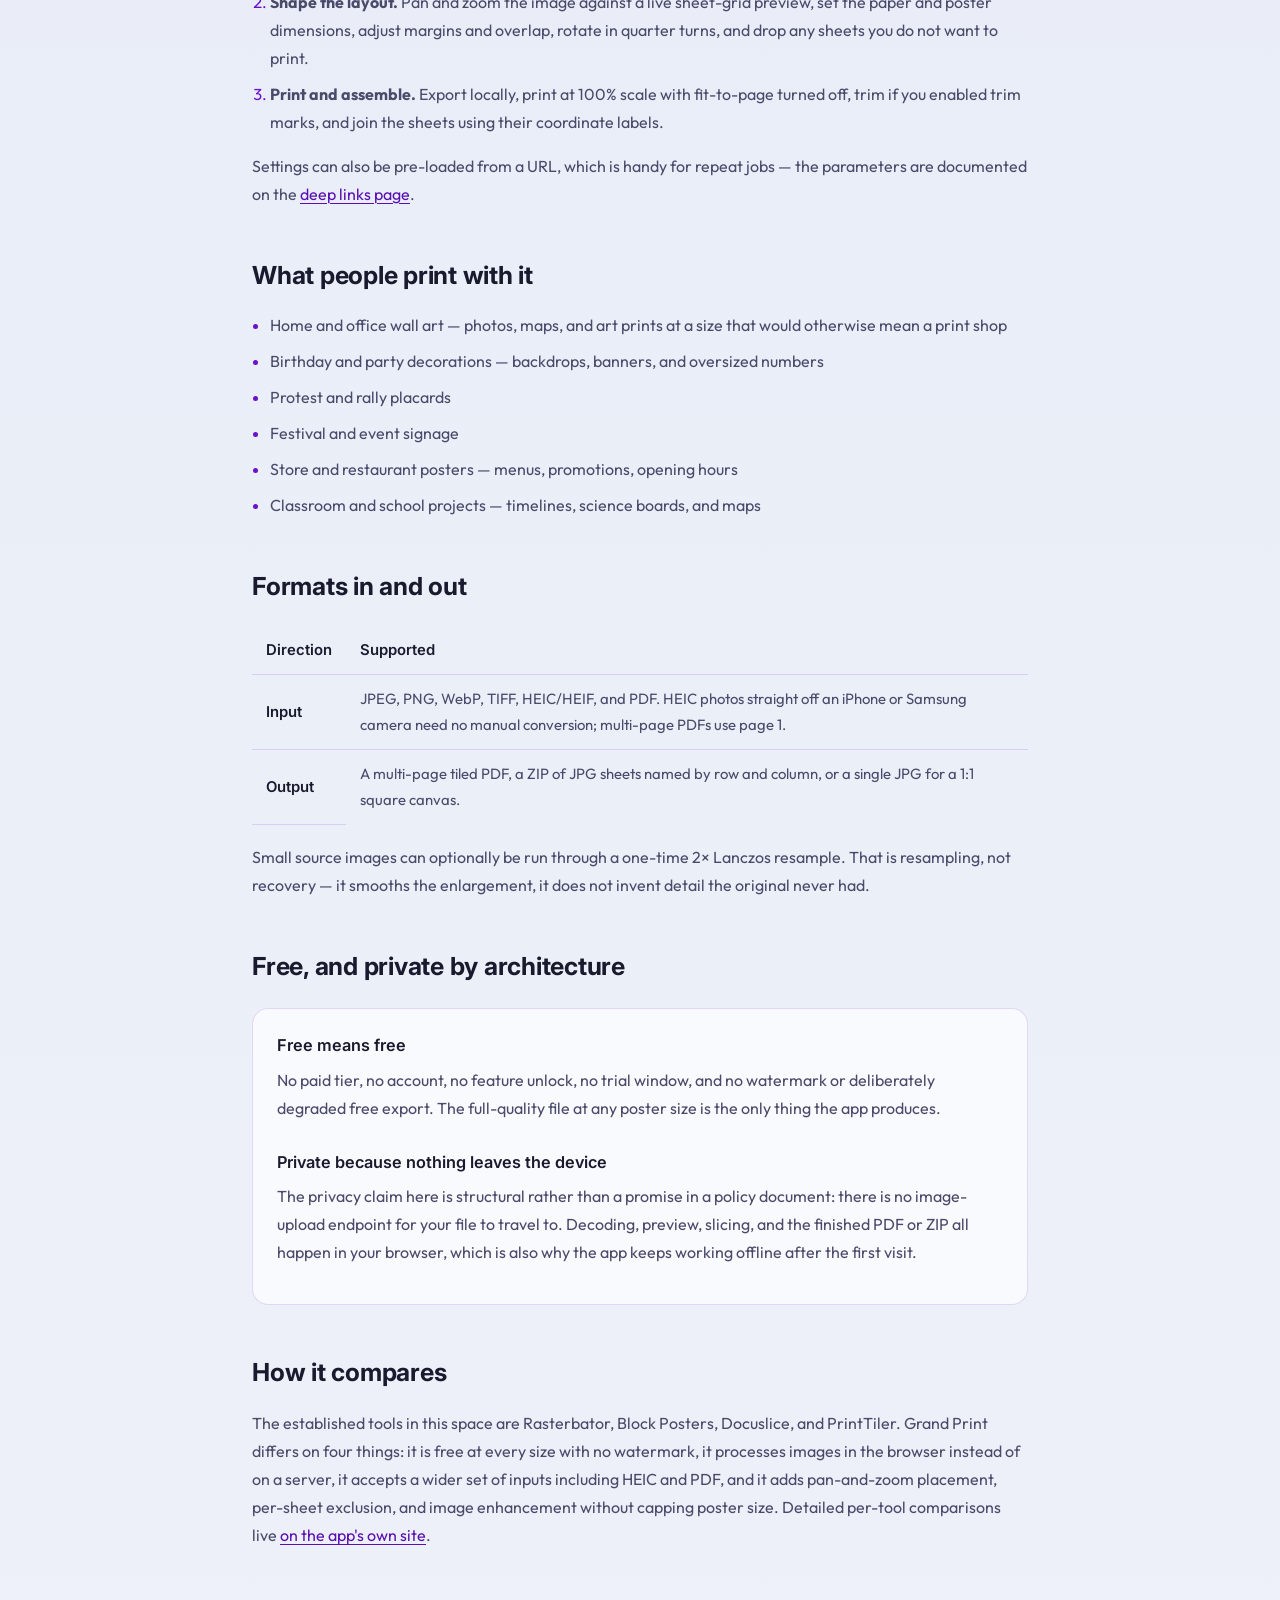
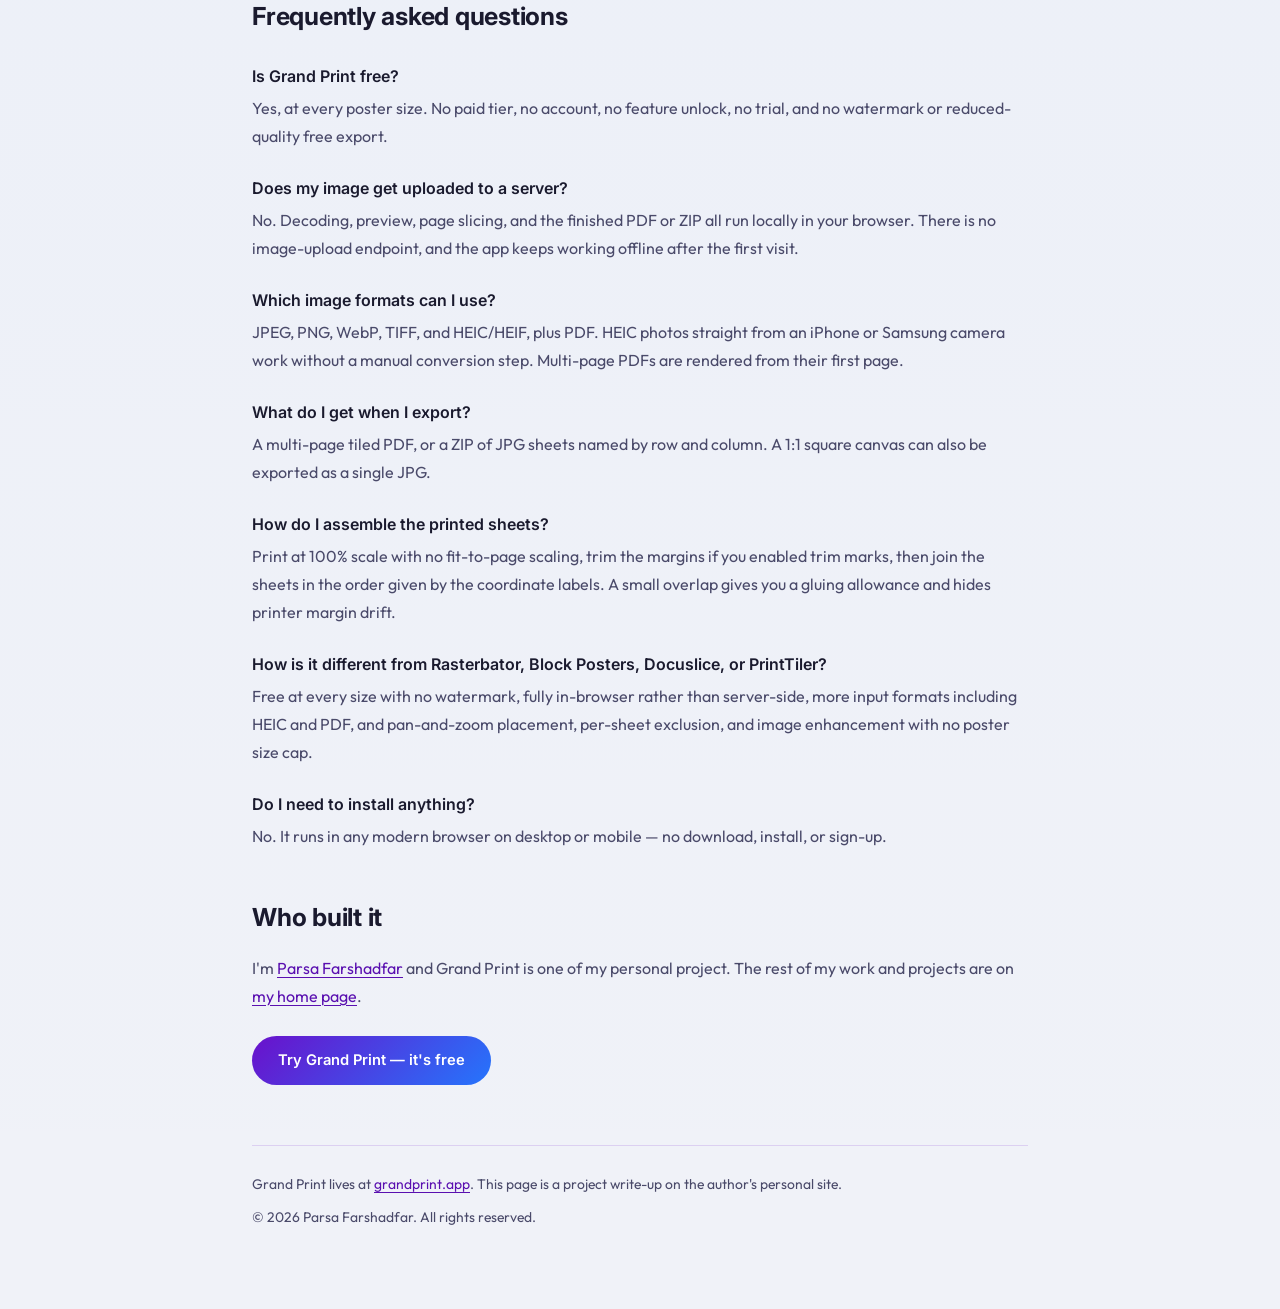
==== commit 526695c1: "chore: show full URL in Grand Print button text Co-Authored-By: Claude Opus 5 <noreply@anthropic.com" ====
--- a/grand-print/index.html
+++ b/grand-print/index.html
@@ -476,7 +476,7 @@
             </p>
 
             <div class="cta-row">
-                <a class="btn" href="https://grandprint.app/" rel="noopener">Open grandprint.app</a>
+                <a class="btn" href="https://grandprint.app/" rel="noopener">Open https://GrandPrint.app</a>
                 <a class="btn ghost" href="https://grandprint.app/app" rel="noopener">Go straight to the editor</a>
             </div>
 
